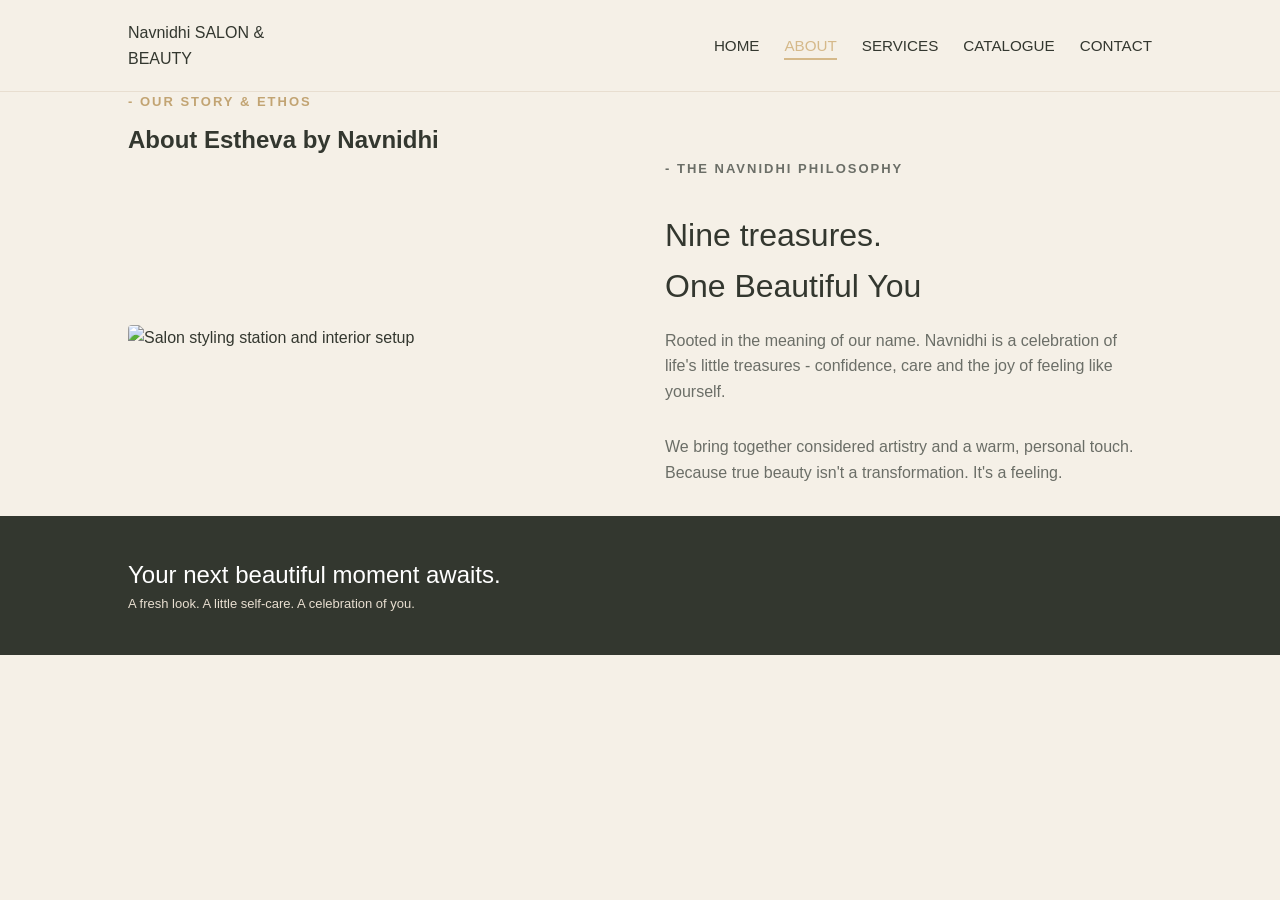
==== about.html @ 76ca2b75 "kproject" ====
<!DOCTYPE html>
<html lang="en">
<head>
    <meta charset="UTF-8">
    <meta name="viewport" content="width=device-width, initial-scale=1.0">
    <title>Navnidhi Salon</title>
    <link rel="stylesheet" href="Assets/CSS/style.css">
    <link rel="shortcut icon" href="Assets/images/favicon.png" type="image/x-icon">
</head>
<body>
    <header class="main-header">
        <div class="container nav-container">
            <div class="brand-logo">Navnidhi
                <span class="brand-subtitle">SALON & BEAUTY</span>
            </div>
            <nav>
                <ul class="nav-links">
                    <li><a href="index.html">HOME</a></li>
                    <li><a href="about.html" class="active">ABOUT</a></li>
                    <li><a href="service.html">SERVICES</a></li>
                    <li><a href="catalogue.html">CATALOGUE</a></li>
                    <li><a href="contact2.html">CONTACT</a></li>
                </ul>
            </nav>
        </div>
    </header>
    <main>
    <section class="section-header">
        <div class="container">
            <p class="subtitle">- OUR STORY & ETHOS</p>
            <h1>About Estheva by Navnidhi</h1>
        </div>
    </section>
    <section class="Philosophy">
        <div class="container philosophy-container">
            <div class="philosophy-img">
                <img src="images/salonimg6.PNG" alt="Salon styling station and interior setup">
            </div>
            <div class="philosophy-text">
                <p class="subtitle">- The Navnidhi Philosophy</p>
                <h2>Nine treasures.<br>One Beautiful You</h2>
                <p>Rooted in the meaning of our name. Navnidhi is a celebration of life's little treasures - confidence, care and the joy of feeling like yourself.</p>
                <p>We bring together considered artistry and a warm, personal touch. Because true beauty isn't a transformation. It's a feeling.</p>
            </div>
        </div>
    </section>
    </main>
    <footer class="footer-cta">
        <div class="container footer-cta-container">
            <div>
                <h2>Your next beautiful moment awaits.</h2>
                <p>A fresh look. A little self-care. A celebration of you.</p>
            </div>
        </div>
    </footer>
</body>
</html>
---- Assets/CSS/style.css ----
/* :root{
    --color-main-bg: #f5f0e7;
    --color-secondary-bg: #E8DED0;
    --color-accent-gold: #D5B98A;
    --color-accent-hover: #C2A473;
    --color-text-dark: #33372F;
    --color-text-muted: #6B6E67;
    --color-white: #FFFFFF;
    
}
*{
    margin: 0;
    padding: 0;
    box-sizing: border-box;
}
html{
    scroll-behavior: smooth;
} */
:root{
    --plum:#310c13;
    --wine:#641628;
    --cream:#fcf6ee;
    --blush:#f5e4d8;
    --gold:#d3a056;
    --gold-ink:#8a5a1e;
    --gold-grad:linear-gradient(120deg,#cf9856,#e8c27a 50%,#cc9150);
    --ink:#310c13;
    --muted:#7b5a5c;
    --on-dark:#e6d3c8;
    --serif:'Cormorant Garamond',Georgia,serif;
    --sans:'Jost',system-ui,sans-serif
}
*{
    margin:0;
    padding:0;
    box-sizing:border-box
}
html{scroll-behavior:smooth}
body{background:var(--cream);color:var(--ink);font:400 1rem/1.7 var(--sans)}
a{color:inherit}
img,video{max-width:100%;display:block}
body{
    background-color: #F5F0E7;
    color: #33372F;
    font-family: 'Segoe UI', Tahoma, Geneva, Verdana, sans-serif;
    line-height: 1.6;
}
/* fixed alignment */
.container{                
    width: 90%;
    max-width: 1200px;
    margin: 0 auto;
}
img{
    max-width: 100%;
    height: auto;
    display: block;
    border-radius: 4px;
}
.italic-text{
    font-style: italic;
    font-family: Georgia, 'Times New Roman', Times, serif;
    color: #D5B98A;
}
.subtitle{
    font-size: 15px;
    color: #6B6E67;
    letter-spacing: 2px;
    margin-bottom: 18px;
    font-weight: 600;
}
/* header & navigation */
.main-header{
    background-color: #F5F0E7;
    border-bottom: 1px solid #E8DED0;
    padding: 20px 0;
}
.nav-container{
    display: flex;
    justify-content: space-between;
    align-items: center;
}
.brand-logo{
            height: 100%;
            width: 15%;
}
.nav-links{
    display: flex;
    list-style: none;
    gap: 25px;
}
.nav-links a {
    text-decoration: none;
    color: #33372F;
    font-size: 0.95rem;
    font-weight: 500;
    transition: color 0.3s ease;
    /* padding-bottom: 4px; */
}
.nav-links a:hover, .nav-links a.active{
    color: #D5B98A;
    border-bottom: 2px solid #D5B98A;
    /* text-decoration: underline; */
    padding-bottom: 4px;
}
.btn-top{
    background-color: #33372F;
    color: #FFFFFF;
    padding: 10px 18px;
    text-decoration: none;
    font-size: 13px;
    border-radius: 4px;
}
/* Hero section */
.hero{
    padding: 60px 0;
}
.hero-container{
     display: flex;
    align-items: center;
    gap: 40px;
}
.hero-text{
    width: 50%;
}
.hero-text h1{
    font-size: 48px;
    color: #33372F;
    font-weight: normal;
    margin-bottom: 22px;
    line-height: 1.2;
    font-family: Georgia, 'Times New Roman', Times, serif;
    font-style: italic;
}
.hero-text .description{
    font-size: 17px;
    color: #6B6E67;
    margin-bottom: 35px;
    line-height: 1.6;
}
.hero-buttons {
    display: flex;
    gap: 15px;
}
.btn{
    display: inline-block;
    text-decoration: none;
    background-color: #D5B98A;
    color: #33372F;
    padding: 12px 24px;
    font-size: 14px;
    border-radius: 10px;
    font-weight: 600;
}
.btn:hover{
    background-color: #C2A473;
}
.btn-outline {
    display: inline-block;
    text-decoration: none;
    border: 1px solid #33372F;
    color: #33372F;
    padding: 12px 24px;
    font-size: 14px;
    border-radius: 4px;
}
.hero-image {
    width: 50%;
}
/* Expertise Section */
.expertise {
    padding: 80px 0;
    background-color: #F5F0E7;
}
.expertise h2 {
    font-family: Georgia, 'Times New Roman', Times, serif;
    font-size: 36px;
    color: #33372F;
    margin-top: 8px;
    line-height: 1.25;
    margin-bottom: 12px;
    font-weight: normal;
}
.expertise h2 .italic-text{
    font-family: Georgia, 'Times New Roman', Times, serif;
    font-style: italic;
    color: #33372F;
}
.services-grid{
    display: grid;
    grid-template-columns: repeat(4, 1fr);
    gap: 20px;
}
.services-card{
    background: #FFFFFF;
    padding: 15px;
    border-radius: 6px;
    border: 1px solid #E8DED0;
}
.services-card-img{
    height: 180px;
    width: 100%;
    object-fit: cover;
    margin-bottom: 15px;
}
.services-card h3{
    font-size: 22px;
    margin-bottom: 8px;
    font-family: Georgia, 'Times New Roman', Times, serif;
    font-weight: normal;
    color: #33372F;
    margin-top: 15px;
    margin-bottom: 10px;
}
.services-card p{
    font-size: 15px;
    color: #33372F;
    line-height: 1.5;
    margin-bottom: 15px;
}
.card-link{
    text-decoration: none;
    color: #33372F;
    font-size: 14px;
    font-weight: 600;
    letter-spacing: 0.5px;
    transition: color 0.3s ease;
}
.card-link:hover{
    color: #D5B98A;
}
/* Philosophy section */
.philosophy {
    padding: 60px 0;
}

.philosophy-container {
    display: flex;
    align-items: center;
    gap: 50px;
}

.philosophy-img, .philosophy-text {
    width: 50%;
}

.philosophy-text h2 {
    font-size: 32px;
    margin-bottom: 15px;
    font-weight: normal;
}

.philosophy-text p {
    color: #6B6E67;
    margin-bottom: 30px;
}

.stats-grid {
    display: flex;
    gap: 30px;
    border-top: 1px solid #E8DED0;
    padding-top: 20px;
}

.stat-item h3 {
    font-size: 26px;
    color: #33372F;
}

.stat-item p {
    font-size: 12px;
    margin-bottom: 0;
}
/* Footer */
.footer-cta {
    background-color: #33372F;
    color: #FFFFFF;
    padding: 40px 0;
}

.footer-cta-container {
    display: flex;
    justify-content: space-between;
    align-items: center;
}

.footer-cta h2 {
    color: #FFFFFF;
    font-weight: normal;
    font-size: 24px;
}

.footer-cta p {
    color: #E8DED0;
    font-size: 13px;
}
/* Responsive */
/* tablet screen (upto 1024px) */
@media screen and (max-width: 1024px) {
    .container {
        width: 92%;
    }

    .hero-container, 
    .philosophy-container {
        gap: 30px;
    }

    .hero-text h1 {
        font-size: 32px;
    }

    .services-grid {
        grid-template-columns: repeat(2, 1fr); /* 2 columns on tablets */
        gap: 20px;
    }
}
/* mobile phones (upto 768px) */
@media screen and (max-width: 768px) {
    .nav-container {
        flex-direction: column;
        gap: 15px;
        text-align: center;
    }

    .nav-links {
        gap: 15px;
        flex-wrap: wrap;
        justify-content: center;
    }

    .hero-container, 
    .philosophy-container, 
    .footer-cta-container {
        flex-direction: column; /* Stacks text and images vertically */
        text-align: center;
    }

    .hero-text, 
    .hero-image, 
    .philosophy-image, 
    .philosophy-text {
        width: 100%;
    }

    .hero-buttons {
        justify-content: center;
        flex-direction: column;
    }

    .services-grid {
        grid-template-columns: 1fr; /* Single column layout on phones */
    }

    .hero-text h1 {
        font-size: 28px;
    }
}
/* 3. SMALL MOBILE SCREENS (Up to 480px / 360px) */
@media screen and (max-width: 480px) {
    .btn, .btn-outline, .btn-top {
        width: 100%;
        text-align: center;
    }

    .brand-logo img {
        max-width: 180px;
    }
}
/* 4. LARGE DESKTOPS (1280px and wider) */
@media screen and (min-width: 1280px) {
    .container {
        width: 80%;
        max-width: 1200px;
    }
}
/* contact */
.head{
    text-align: center;
    padding: 50px 20px;
    background-color: #E8DED0;
    margin-bottom: 30px;
}
.head .subtitle{
    font-size: 13px;
    color: #6B6E67;
    letter-spacing: 2px;
    margin-bottom: 5px;
    margin-top: 0;
}
.head h1{
    font-family: Georgia, 'Times New Roman', serif;
    font-size: 48px;
    font-style: Italic;
    font-weight: normal;
    color: #C2A473;
    /* margin: 10px 0; */
    margin-top: 5px;
    margin-bottom: 12px;
    line-height: 1.1;
}
.head .description, .head p{
    font-size: 18px;
    color: #6B6E67;
    line-height: 1.6;
}
.details{
    width: 100%;
    max-width: 1200px;
    display: flex;
    justify-content: space-between;
    gap: 50px;
}
.appointment{
    width:40%;
    margin-left: 30px;
}
.detail{
    height: 100%;
    width: 100%;
    border: 1px solid black;
}
.subtitle{
    color: #C2A473;
    font-size: 13px;
    letter-spacing: 2px;
    text-transform: uppercase;
    margin-bottom: 8px;
}
.appointment h2, .contact h2{
    font-size: 35px;
    font-family: georgia, serif;
    color: #33372F;
    font-weight: normal;
    margin-bottom: 8px;
}
.form-notice{
    font-size: 14px;
    color: #6B6E67;
    margin-bottom: 20px;
}
.user-phone{
    display: flex;
    gap: 20px;
    margin-bottom: 18px;
}
 .user, .phone, .service, .message{
    margin-bottom: 18px;
}
.date-time{
    display: flex;
    gap: 20px;
    margin-bottom: 18px;
}
.user-phone .user,.user-phone .phone,.user-phone .date-field,.user-phone .time-field{
    width: 50%;
}
label{
    font-size: 13px;
    color: #33372F;
}
input, select, textarea{
    width: 100%;
    padding: 10px 14px;
    margin-top: 5px;
    border: 1px solid #D5B98A;
    border-radius: 4px;
    font-family: inherit;
    font-size: 14px;
    color: #33372F;
    box-sizing: border-box;
}
.button button{
    background-color: #C2A473;
    color: #FFFFFF;
    border: none;
    padding: 12px 24px;
    font-size: 14px;
    border-radius: 4px;
    cursor: pointer;
    margin-top: 10px;
    transition: background-color 0.3s ease;
}
.button button:hover{
    background-color: #D5B98A;
    color: #33372F;
}
.contact{
    width: 40%;
}
.subtitle{
    color: #C2A473;
    font-size: 13px;
    letter-spacing: 2px;
    text-transform: uppercase;
    margin-bottom: 8px;
}
.detail-card{
    padding: 20px 0;
    border-bottom: 1px solid #D5B98A;
}
.detail-card:last-of-type{
    border-bottom: none;
}
.detail-card h3{
    font-size: 20px;
    color: #33372F;
    margin-bottom: 6px;
    font-weight: normal;
}
.detail-card p{
    font-size: 14px;
    color: #6B6E67;
}
.map-card {
    background-color: #E8DED0;
    padding: 10px;
    height: 500px;
    width: 600px;
    text-align: center;
    border-radius: 6px;
    margin-top: 30px;
    display: flex;
    flex-direction: column;
    justify-content: center;
    align-items: center;
    text-align: center;
}
.map-card p{
    font-size: 14px;
    color: #33372F;
    margin-top: 8px;
    margin-bottom: 4px;
}
.map-card iframe{
    width: 100%; height: 100%;
}
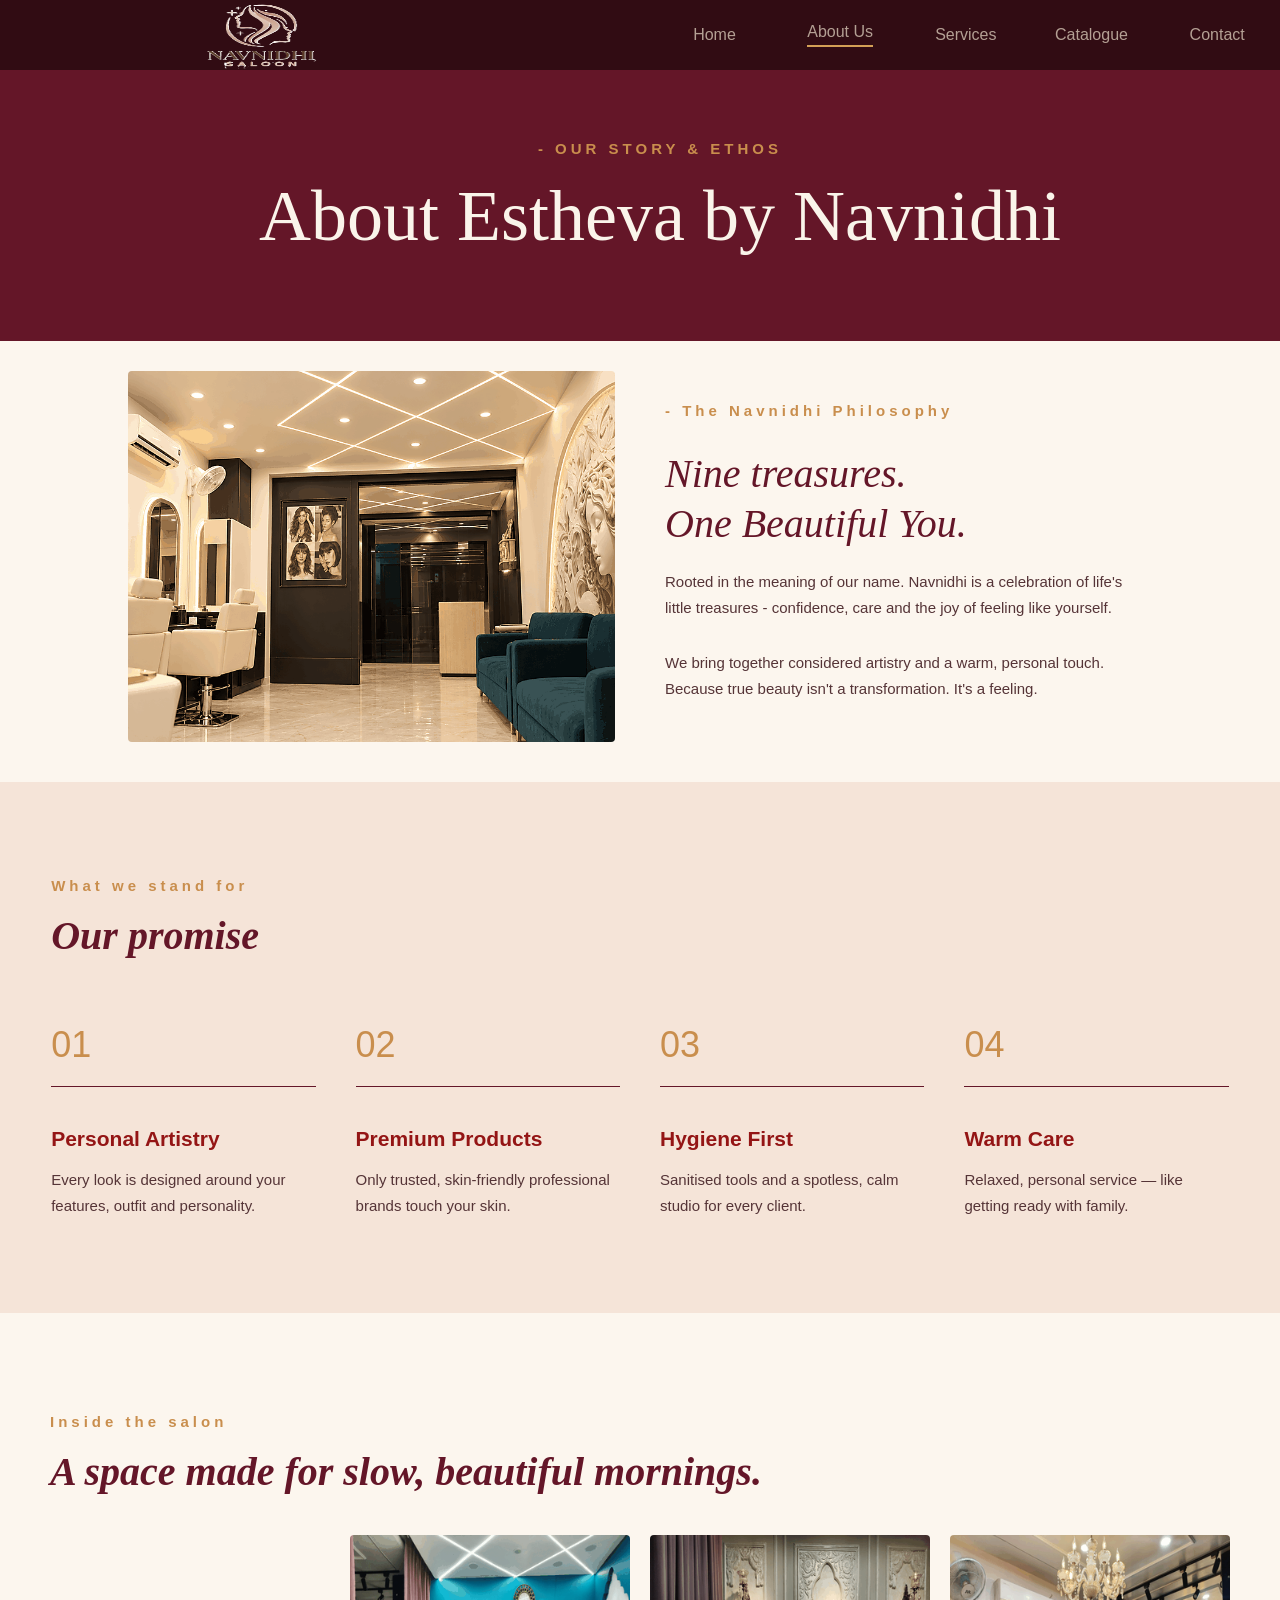
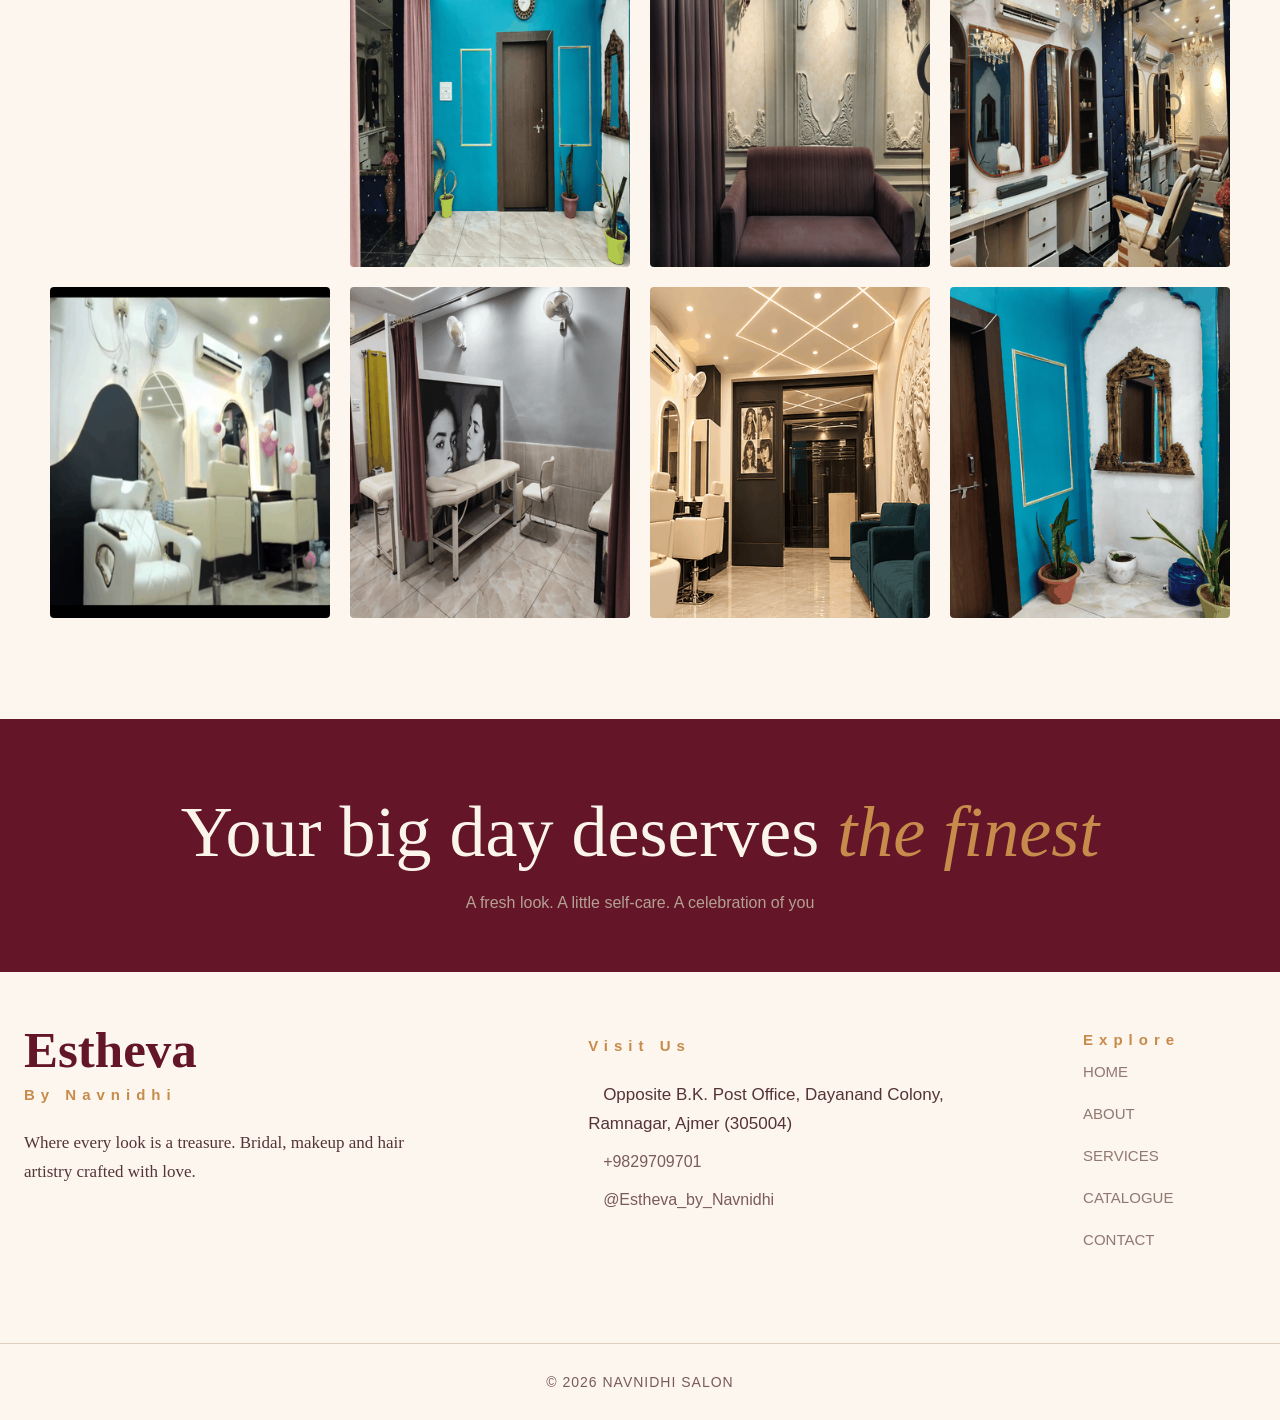
==== commit 06e41d3a: "fs" ====
--- a/about.html
+++ b/about.html
@@ -4,29 +4,31 @@
     <meta charset="UTF-8">
     <meta name="viewport" content="width=device-width, initial-scale=1.0">
     <title>Navnidhi Salon</title>
-    <link rel="stylesheet" href="Assets/CSS/style.css">
+    <!-- <link rel="stylesheet" href="Assets/CSS/style.css"> -->
+     <link rel="stylesheet" href="Assets/CSS/new.css">
+    <!-- <link rel="shortcut icon" href="Assets/images/favicon.png" type="image/x-icon">
+    <link rel="stylesheet" href="https://cdnjs.cloudflare.com/ajax/libs/font-awesome/7.3.1/css/all.min.css" integrity="sha512-..." crossorigin="anonymous" referrerpolicy="no-referrer" /> -->
+    <link rel="stylesheet" href="https://cdnjs.cloudflare.com/ajax/libs/font-awesome/7.3.1/css/all.min.css" referrerpolicy="no-referrer">
     <link rel="shortcut icon" href="Assets/images/favicon.png" type="image/x-icon">
 </head>
 <body>
-    <header class="main-header">
-        <div class="container nav-container">
-            <div class="brand-logo">Navnidhi
-                <span class="brand-subtitle">SALON & BEAUTY</span>
+    <div class="nav-con">
+            <div class="logo">
+                <img src="Assets/images/favicon.png" alt="Navnidhi Salon">
             </div>
-            <nav>
-                <ul class="nav-links">
-                    <li><a href="index.html">HOME</a></li>
-                    <li><a href="about.html" class="active">ABOUT</a></li>
-                    <li><a href="service.html">SERVICES</a></li>
-                    <li><a href="catalogue.html">CATALOGUE</a></li>
-                    <li><a href="contact2.html">CONTACT</a></li>
+            <nav id="nav1">
+                <ul>
+                    <li><a href="index.html" >Home</a></li>
+                    <li><a href="about.html" id="active">About Us</a></li>
+                    <li><a href="service.html" >Services</a></li>
+                    <li><a href="catalogue.html" >Catalogue</a></li>
+                    <li><a href="contact.html">Contact</a></li>
                 </ul>
             </nav>
         </div>
-    </header>
     <main>
     <section class="section-header">
-        <div class="container">
+        <div class="vision">
             <p class="subtitle">- OUR STORY & ETHOS</p>
             <h1>About Estheva by Navnidhi</h1>
         </div>
@@ -34,24 +36,128 @@
     <section class="Philosophy">
         <div class="container philosophy-container">
             <div class="philosophy-img">
-                <img src="images/salonimg6.PNG" alt="Salon styling station and interior setup">
+                <img src="Assets/images/navnidhi_about_section_800x610.png" alt="Salon styling station and interior setup">
             </div>
             <div class="philosophy-text">
                 <p class="subtitle">- The Navnidhi Philosophy</p>
-                <h2>Nine treasures.<br>One Beautiful You</h2>
-                <p>Rooted in the meaning of our name. Navnidhi is a celebration of life's little treasures - confidence, care and the joy of feeling like yourself.</p>
-                <p>We bring together considered artistry and a warm, personal touch. Because true beauty isn't a transformation. It's a feeling.</p>
+                <h2>Nine treasures.<br>One Beautiful You.</h2>
+                <p id="d">Rooted in the meaning of our name. Navnidhi is a celebration of life's little treasures - confidence, care and the joy of feeling like yourself.</p>
+                <p id="e">We bring together considered artistry and a warm, personal touch. Because true beauty isn't a transformation. It's a feeling.</p>
             </div>
         </div>
     </section>
     </main>
-    <footer class="footer-cta">
-        <div class="container footer-cta-container">
-            <div>
-                <h2>Your next beautiful moment awaits.</h2>
-                <p>A fresh look. A little self-care. A celebration of you.</p>
+    <div class="promise">
+        <div class="salon-promise">
+            <p>What we stand for</p>
+            <h2 class="italic-text">Our promise</h2>
+        </div>
+        <div class="promise-block">
+            <div class="pc artistry">
+                <div class="number">01</div>
+                <h3>Personal Artistry</h3>
+                <p>Every look is designed around your features, outfit and personality.</p>
+            </div>
+            <div class="pc product">
+                <div class="number">02</div>
+                <h3>Premium Products</h3>
+                <p>Only trusted, skin-friendly professional brands touch your skin.</p>
+            </div>
+            <div class="pc hygiene">
+                <div class="number">03</div>
+                <h3>Hygiene First</h3>
+                <p>Sanitised tools and a spotless, calm studio for every client.</p>
+            </div>
+            <div class="pc care">
+                <div class="number">04</div>
+                <h3>Warm Care</h3>
+                <p>Relaxed, personal service — like getting ready with family.</p>
             </div>
         </div>
-    </footer>
+    </div>
+    <section class="salon-gallery">
+        <div class="interior">
+            <p>Inside the salon</p>
+            <h2>A space made for slow, beautiful mornings.</h2>
+        </div>
+        <div class="gallery-con">
+            <div class="gallary-card">
+                <img src="Assets/images/interior-Copy_350x414_under300kb.png" alt="">
+                <p></p>
+            </div>
+            <div class="gallary-card">
+                <img src="Assets/images/interior2_350x414_under300kb.png" alt="">
+                <p></p>
+            </div>
+            <div class="gallary-card">
+                <img src="Assets/images/mk1_350x414_under300kb.png" alt="">
+                <p></p>
+            </div>
+            <div class="gallary-card">
+                <img src="Assets/images/mk3_350x414_under300kb.png" alt="">
+                <p></p>
+            </div>
+            <div class="gallary-card">
+                <img src="Assets/images/salon_350x414_under300kb.png" alt="">
+                <p></p>
+            </div>
+            <div class="gallary-card">
+                <img src="Assets/images/service-room1_350x414_under300kb.png" alt="">
+                <p></p>
+            </div>
+            <div class="gallary-card">
+                <img src="Assets/images/navnidhi_about_section_800x610_350x414_under300kb.png" alt="">
+                <p></p>
+            </div>
+            <div class="gallary-card">
+                <img src="Assets/images/interior1_350x414_under300kb.png" alt="">
+                <p></p>
+            </div>
+        </div>
+    </section>
+    <section class="banner">
+        <div class="content">
+            <h1> Your big day deserves
+            <em> the finest</em></h1>
+            <p>A fresh look. A little self-care. A celebration of you</p>
+        </div>
+     </section>
+     <footer>
+        <div class="foot-con">
+            <div class="salon">
+                <h2>Estheva</h2>
+                <strong>By Navnidhi</strong>
+                <p>Where every look is a treasure.
+                Bridal, makeup and hair artistry
+                crafted with love.</p>
+            </div>
+            <div class="foot-contact">
+                <div class="ad">
+                    <strong>Visit Us</strong>
+                    <p><i class="fa-solid fa-location-dot contact-icon" aria-hidden="true"></i>Opposite B.K. Post Office, Dayanand Colony, Ramnagar, 
+                            Ajmer (305004)</p>
+                </div>
+                <div class="tel">
+                    <i class="fa-regular fa-comment-dots contact-icon" aria-hidden="true"></i>
+                    <a href="tel:+9829709701">+9829709701</a>
+                </div>
+                <div class="insta">
+                    <i class="fa-brands fa-instagram contact-icon" aria-hidden="true"></i>
+                     <a href="https://www.instagram.com/estheva_by_navnidhi?dlrf=MTRibjFxZjZ2Z25veg==" aria-label="instagram">@Estheva_by_Navnidhi</a>
+                </div>
+            </div>
+            <div class="foot-nav">
+                <strong>Explore</strong>
+                <a href="index.html">HOME</a>
+                <a href="about.html">ABOUT</a>
+                <a href="service.html">SERVICES</a>
+                <a href="catalogue.html">CATALOGUE</a>
+                <a href="contact.html">CONTACT</a>
+            </div>
+        </div>
+        <div class="footer-bottom">
+            <p>© 2026 NAVNIDHI SALON</p>
+        </div>
+     </footer>
 </body>
 </html>
--- a/Assets/CSS/style.css
+++ b/Assets/CSS/style.css
@@ -1,72 +1,142 @@
-/* :root{
-    --color-main-bg: #f5f0e7;
-    --color-secondary-bg: #E8DED0;
-    --color-accent-gold: #D5B98A;
-    --color-accent-hover: #C2A473;
-    --color-text-dark: #33372F;
-    --color-text-muted: #6B6E67;
-    --color-white: #FFFFFF;
+
+/* homepage */
+:root{
+    --mainbgc:#fcf9f2;
+    --navbgc:#FEFCF7;
+    --mnavc:#786f61;
+    --hoverc:#D5B98A;
+    --hoveru:#D5B98A;
+    --hbgc:#f4ecdf;
+    --hborder:#dfd2bf;
+    --hp1:#302b1e;
+    --hp2:#b18b4d;
+    --h1:#302b1e;
+    --serif: "Playfair Display", Georgia, serif;
+    --sans: "DM Sans", Arial, sans-serif;
     
-}
+    }
 *{
-    margin: 0;
-    padding: 0;
-    box-sizing: border-box;
-}
+    box-sizing:border-box;
+ }
 html{
-    scroll-behavior: smooth;
-} */
-:root{
-    --plum:#310c13;
-    --wine:#641628;
-    --cream:#fcf6ee;
-    --blush:#f5e4d8;
-    --gold:#d3a056;
-    --gold-ink:#8a5a1e;
-    --gold-grad:linear-gradient(120deg,#cf9856,#e8c27a 50%,#cc9150);
-    --ink:#310c13;
-    --muted:#7b5a5c;
-    --on-dark:#e6d3c8;
-    --serif:'Cormorant Garamond',Georgia,serif;
-    --sans:'Jost',system-ui,sans-serif
-}
-*{
-    margin:0;
-    padding:0;
-    box-sizing:border-box
-}
-html{scroll-behavior:smooth}
-body{background:var(--cream);color:var(--ink);font:400 1rem/1.7 var(--sans)}
-a{color:inherit}
-img,video{max-width:100%;display:block}
+    scroll-behavior:smooth;
+}
 body{
-    background-color: #F5F0E7;
-    color: #33372F;
-    font-family: 'Segoe UI', Tahoma, Geneva, Verdana, sans-serif;
-    line-height: 1.6;
-}
-/* fixed alignment */
-.container{                
-    width: 90%;
-    max-width: 1200px;
-    margin: 0 auto;
-}
-img{
-    max-width: 100%;
-    height: auto;
-    display: block;
-    border-radius: 4px;
-}
-.italic-text{
-    font-style: italic;
-    font-family: Georgia, 'Times New Roman', Times, serif;
-    color: #D5B98A;
-}
-.subtitle{
+            margin:0;
+            background:#fcf9f2;
+            font-family:'DM Sans',sans-serif
+        }  
+        .nav-con{
+            background-color: #FEFCF7;
+            height:70px;
+            width: 100%;
+            display: flex;
+            align-items: center;   
+            gap:10%;
+        }
+        .logo{
+            margin: auto;
+            height: 100%;
+            width: 50%;
+            display: flex;
+            align-items: center;
+            justify-content: space-around; 
+        }
+        .logo img{
+            height: 100%;
+            width: 25%;
+
+        }
+        #nav1{
+            height: 100%;
+            width: 60%;
+            display: flex;
+            align-items: center;
+            justify-content: right;
+        }
+        ul{
+            height: 100%;
+            width: 100%;
+            display: flex;
+            align-items: center;
+        }
+        li{
+            height: 100%;
+            width: 100%;
+            display: flex;
+            align-items: center;
+            justify-content: center;
+            list-style-type: none;
+        }
+        #nav1 a{
+            color:#786f61 ;
+            text-decoration: none;
+            font-family: sans-serif;
+            font-size: 100 clamp(1.5rem, 6vw, 4.5rem);
+            align-items: center;
+        }
+        #nav1 a:hover,#active{
+            color: #D5B98A;
+            border-bottom: 2px solid #D5B98A;
+            padding-bottom: 4px;
+        }
+        header{
+            background-color:#f4ecdf;
+            padding:56px 20px 36px;
+            text-align:center;
+            border:1px solid #dfd2bf;
+        }
+        .head{
+            text-transform:capitalize;    
+            letter-spacing:.24em;        
+            font-size:.80rem;
+            font-weight:700;
+        }
+        header p{
+            color: #302b1e;
+            max-width:620px;
+            color:#b18b4d;
+            margin:0 auto;
+            line-height:1.7;
+        }
+        h1{
+            font:500 clamp(2.5rem,7vw,4.5rem) 'Playfair Display',serif;
+            margin:12px 0 8px;
+            color: #302b1e;
+        }
+        .container{
+            width: 90%;
+            max-width: 1200px;
+            margin: 0 auto;   
+        }
+        img{
+            max-width: 100%;
+            height: auto;
+            display: block;
+            border-radius: 4px;
+        }
+        .italic-text{
+            font-style: italic;
+            font-family: Georgia, 'Times New Roman', Times, serif;
+            color: #D5B98A;
+        }
+        .vision{                
+            width: 100%;
+            padding: 50px 10px 50px;
+            /* margin-top: 50px; */
+            background-color:var(--hborder);
+        }
+        .vision p,.vision h1{
+            margin-left: 40px;
+        }
+        
+        
+        .subtitle{
     font-size: 15px;
     color: #6B6E67;
-    letter-spacing: 2px;
+    letter-spacing: 4px;
     margin-bottom: 18px;
+    margin-top: 20px;
     font-weight: 600;
 }
 /* header & navigation */
@@ -75,34 +145,7 @@
     border-bottom: 1px solid #E8DED0;
     padding: 20px 0;
 }
-.nav-container{
-    display: flex;
-    justify-content: space-between;
-    align-items: center;
-}
-.brand-logo{
-            height: 100%;
-            width: 15%;
-}
-.nav-links{
-    display: flex;
-    list-style: none;
-    gap: 25px;
-}
-.nav-links a {
-    text-decoration: none;
-    color: #33372F;
-    font-size: 0.95rem;
-    font-weight: 500;
-    transition: color 0.3s ease;
-    /* padding-bottom: 4px; */
-}
-.nav-links a:hover, .nav-links a.active{
-    color: #D5B98A;
-    border-bottom: 2px solid #D5B98A;
-    /* text-decoration: underline; */
-    padding-bottom: 4px;
-}
+
 .btn-top{
     background-color: #33372F;
     color: #FFFFFF;
@@ -111,20 +154,66 @@
     font-size: 13px;
     border-radius: 4px;
 }
-/* Hero section */
+/* Hero section*/
+.hero-art img,.hero-art video{
+    max-width:100%;
+    display:block}
+/* .hero-art{
+    flex: 1 1 50%;
+    min-width:0;
+    position:relative;
+    padding-left:2rem}
+    */
+.frame{
+    width: 100%;
+    border:1px solid #941515;
+    border-radius:999px 999px 0 0;
+    overflow: hidden;
+    padding:0.9rem}
+.frame video{
+    display: block;
+    width:100%;
+    aspect-ratio:3/4;
+    object-fit:cover;
+    border-radius:999px 999px 0 0;
+    background:#1a0509}
+.inset{
+    position:absolute;
+    left:0;
+    bottom:-2rem;
+    width:34%;
+    aspect-ratio:3/4;
+    object-fit:cover;
+    border:3px solid #80602e;
+    box-shadow:0 12px 30px rgba(0,0,0,.45)} 
 .hero{
-    padding: 60px 0;
+    padding: 30px 0;
+    background-color:#E8DED0;
 }
 .hero-container{
-     display: flex;
+    display: flex;
+    flex-direction: row;
     align-items: center;
-    gap: 40px;
+    justify-content: space-between;
+    gap: 10px;
+    max-width: 1200px;
+    width: 90%;
+    margin: 0 auto;
 }
 .hero-text{
+    min-width:0;
+    flex: 1 1 50% auto;
     width: 50%;
+    /* border: 1px solid black ; */
+}
+.hero-art{
+    flex: 1 1 50%;
+    min-width:0;
+    position: relative;
+    padding-left: 0;
 }
 .hero-text h1{
-    font-size: 48px;
+    font-size: 50px;
     color: #33372F;
     font-weight: normal;
     margin-bottom: 22px;
@@ -142,7 +231,7 @@
     display: flex;
     gap: 15px;
 }
-.btn{
+.btn,.salon-story a{
     display: inline-block;
     text-decoration: none;
     background-color: #D5B98A;
@@ -163,9 +252,6 @@
     padding: 12px 24px;
     font-size: 14px;
     border-radius: 4px;
-}
-.hero-image {
-    width: 50%;
 }
 /* Expertise Section */
 .expertise {
@@ -242,17 +328,34 @@
 
 .philosophy-img, .philosophy-text {
     width: 50%;
-}
-
+    margin-top: 30px;
+    /* border: 1px solid black; */
+}
+/* .philosophy-img {
+        flex: none;
+        width: 100%;
+        max-width: 100%;
+        height: auto;
+        aspect-ratio: 4 / 3;
+} */
+.philosophy-img img{
+    width: 100%;
+    height: 100%;
+    object-fit: cover;
+    display: block;
+    border-radius: 4px;
+    /* margin-top: 60px; */
+}
 .philosophy-text h2 {
     font-size: 32px;
     margin-bottom: 15px;
     font-weight: normal;
-}
-
+    padding: 20px 0px 0px 0px;
+}
 .philosophy-text p {
     color: #6B6E67;
     margin-bottom: 30px;
+    margin-top: 40px;
 }
 
 .stats-grid {
@@ -261,39 +364,90 @@
     border-top: 1px solid #E8DED0;
     padding-top: 20px;
 }
-
+.promise{
+    padding: 75px 4% 95px;
+    background-color: #dfd2bf;
+    margin-top: 40px;
+}
+.salon-promise{
+    margin-bottom: 50px;
+}
+.salon-promise p{
+    font-size: 15px;
+    font-weight: 700;
+    letter-spacing: 4px;
+    margin-bottom: 15px;
+    color:var(--hp2);
+}
+.promise h2{
+    font-family:var(--serif);
+    font-size: 48px;
+    font-weight: 500;
+    margin: 0%;
+    color: #500303;
+    padding: 0%;
+}
+.promise-block{
+    display: grid;
+    gap: 40px;
+    grid-template-columns: repeat(4,minmax(0,1fr));
+}
+.pc{
+    padding-top: 35px;
+    border-top: 1px solid #500303;
+}
+.number{
+    color:var(--hp2);
+    font-family: var(--serif);
+    font-size: 36px;
+    margin-bottom: 16px;
+}
+.promise-block h3{
+    font-family: var(--serif);
+    font-size: 21px;
+    font-weight: 600;
+    margin-bottom: 16px;
+    color: #941515;
+}
+.promise-block p,#d{
+    font-size: 15px;
+    line-height: 1.7;
+    color:#302b1e;
+}
+.salon-gallery{
+    padding: 80px 50px 7.5%;
+    width: 100%;
+}
 .stat-item h3 {
     font-size: 26px;
     color: #33372F;
 }
-
+.interior p{
+    font-size: 15px;
+    letter-spacing: 2.5px;
+    font-weight: 600;
+    margin-bottom: 22px;
+    font-family: var(--sans);
+}
+.interior h2{
+    font-family: var(--serif);
+    font-size: clamp(28px,3.2vw,44px);
+    font-weight: 400;
+    line-height: 1.3;
+    margin-bottom: 40px;
+}
+.gallery-con{
+    /* border: 1px solid red; */
+    display: grid;
+    grid-template-columns: repeat(4,minmax(0,1fr));
+    gap: 20px;
+    width: 100%;
+}
 .stat-item p {
     font-size: 12px;
     margin-bottom: 0;
 }
-/* Footer */
-.footer-cta {
-    background-color: #33372F;
-    color: #FFFFFF;
-    padding: 40px 0;
-}
-
-.footer-cta-container {
-    display: flex;
-    justify-content: space-between;
-    align-items: center;
-}
-
-.footer-cta h2 {
-    color: #FFFFFF;
-    font-weight: normal;
-    font-size: 24px;
-}
-
-.footer-cta p {
-    color: #E8DED0;
-    font-size: 13px;
-}
+
 /* Responsive */
 /* tablet screen (upto 1024px) */
 @media screen and (max-width: 1024px) {
@@ -374,80 +528,206 @@
         max-width: 1200px;
     }
 }
-/* contact */
-.head{
-    text-align: center;
-    padding: 50px 20px;
-    background-color: #E8DED0;
+.story{
+    background-color: var(--hbgc);
+    padding: 6% 40px 60px 40px;
+    margin-bottom: 50px;
+    display: flex;
+    gap: 50px;
+    justify-content: center;
+}
+.image{
+    width: 50%;
+    display: flex;
+    gap: 25px;
+}
+.salon-story{
+    padding-top: 90px;
+}
+.salon-story p{
+    font-family: var(--sans);
+    font-size:12px;
+    margin-top: 20px;
+}
+.image1{
     margin-bottom: 30px;
 }
-.head .subtitle{
-    font-size: 13px;
-    color: #6B6E67;
-    letter-spacing: 2px;
-    margin-bottom: 5px;
-    margin-top: 0;
-}
-.head h1{
-    font-family: Georgia, 'Times New Roman', serif;
-    font-size: 48px;
-    font-style: Italic;
-    font-weight: normal;
-    color: #C2A473;
-    /* margin: 10px 0; */
-    margin-top: 5px;
-    margin-bottom: 12px;
-    line-height: 1.1;
-}
-.head .description, .head p{
-    font-size: 18px;
-    color: #6B6E67;
-    line-height: 1.6;
-}
-.details{
-    width: 100%;
-    max-width: 1200px;
-    display: flex;
-    justify-content: space-between;
-    gap: 50px;
-}
-.appointment{
-    width:40%;
-    margin-left: 30px;
-}
-.detail{
-    height: 100%;
-    width: 100%;
-    border: 1px solid black;
-}
-.subtitle{
-    color: #C2A473;
-    font-size: 13px;
-    letter-spacing: 2px;
-    text-transform: uppercase;
-    margin-bottom: 8px;
-}
-.appointment h2, .contact h2{
-    font-size: 35px;
-    font-family: georgia, serif;
-    color: #33372F;
-    font-weight: normal;
-    margin-bottom: 8px;
-}
-.form-notice{
-    font-size: 14px;
-    color: #6B6E67;
-    margin-bottom: 20px;
-}
+.image2{
+    margin-top: 30px;
+}
+/* services page */
+#nav2{
+            position:sticky;
+            top:0;
+            z-index:10;;
+            padding:30px;
+            display:flex;
+            gap:12px;
+            justify-content:center;
+            border-bottom: 1px solid#dfd2bf;
+            flex-wrap:wrap;
+            background-color: #FEFCF7;
+        }
+        #nav2 a{
+            color:#80602e ;
+            text-decoration:none;
+            font-size:.85rem;
+            font-weight:700;
+            padding:9px 25px;
+            font-family: sans-serif;
+        }
+        #nav2 a:hover{
+            font-size: 15px;
+            border-radius: 10px;
+            background-color:#dfd2bf ;
+        }
+        .list p{
+            text-align: center;
+            margin-top: 30px;
+        }
+        img{
+            width: 100%;
+            background-size: cover;
+        }
+        .list { width: 100%;}
+        .menu{
+            padding: 15px;
+            width: 80%;
+            background-color:#fcf9f2 ;
+            margin: auto;
+        }        
+        .list-box {
+            background-color: #fcf9f2; 
+            padding: 15px; 
+            display: flex; 
+            justify-content: space-between;}
+
+        .list-box .items{ 
+            width: 48%; 
+            padding: 10px; 
+            background-color:rgb(248, 239, 228);
+            border-radius: 30px;}
+        .items-title { 
+            font-weight: bold; 
+            color: rgb(128, 4, 4); 
+            padding: 10px;
+            font-size:20px; 
+            font-family: sans-serif;
+        }
+        .item-box { padding: 10px;}
+        .item-table { width: 100%; border: none;}
+        .item-table tr td {border-bottom: 1px solid #941515; padding: 10px;}
+        .item-table tr td:nth-child(2) {text-align: right;}
+        .bottom-text { padding: 10px 0 10px 0; font-size: 80%;}
+        fieldset { border: none; border-top: 1px solid #941515;
+        }
+        fieldset legend,#m {
+            font-family: 'Cormorant Garamond', serif; 
+            font-size: 38px;
+            font-style: italic;
+            color:#500303;
+        }
+/* catalogue page */
+.box{
+            width: 90%;
+            height:auto;
+            /* border: 1px solid black; */
+            display: grid;
+            grid-template-columns: repeat(3, minmax(0,1fr));
+            gap: 20px;
+            padding: 0 20px 30px;
+            margin: 0 auto;
+        }
+        .card{
+            border-radius: 20px;
+            height: 530px;
+            width: 90%;
+            background-color:#eee2d0;
+            /* border: 1px solid blue; */
+        }
+        .b{
+            height: 85%;
+            width: 100%;
+            background-size: cover;
+            background-position: center;
+            background-repeat: no-repeat;
+        }
+        #explore{
+            font-family: 'Cormorant Garamond', serif;
+            font-size: 38px;
+            font-style: italic;
+            color:#500303;
+            margin:20px 20px 30px 50px;
+            padding: 0%;
+        }
+        .sub h3 {
+            font-family: 'Cormorant Garamond', serif;
+            font-size: 20px;
+            font-weight:bold;
+            line-height: 1.5;
+            color: rgb(128, 4, 4);
+            margin-left:15px;
+            margin-top: 0%;
+        }
+        .sub p {
+            font-family: 'Inter', sans-serif;
+            font-size: 15px;
+            font-weight: 300;
+            color:#b18b4d;
+            /* pad: 10px 10px 10px 10px; */
+            margin-top: 10px;
+            margin-left: 18px;
+        }        
+/* contact page */
+        .contact{
+            display: flex;
+            justify-content: center;
+            height:112vh;
+            width: 100%;
+            align-items: center;
+        }
+        .details,.form{
+            width: 40%;
+            height: 100%;
+            /* border: 1px solid black; */
+            margin: auto;
+            margin-top: 2%;
+        }
+
+        .form h2,.details h2{
+            font-size: 35px;
+            font-family: georgia, serif;
+            color: #33372F;
+            font-weight: normal;
+            margin-bottom: 8px;
+        }
+        #one,#u{
+            color: #C2A473;
+            font-size: 13px;
+            letter-spacing: 2px;
+            text-transform: uppercase;
+            margin-bottom: 8px;
+        }
+        #two{
+            font-size: 14px;
+            color: #6B6E67;
+            margin-bottom: 20px;
+        }
+        
 .user-phone{
+    /* border: 1px solid black; */
     display: flex;
     gap: 20px;
     margin-bottom: 18px;
 }
  .user, .phone, .service, .message{
     margin-bottom: 18px;
+    /* border: 1px solid black; */
+    margin-top: 30px;
 }
 .date-time{
+    /* border: 1px solid black; */
+    margin-top: 30px;
     display: flex;
     gap: 20px;
     margin-bottom: 18px;
@@ -456,27 +736,27 @@
     width: 50%;
 }
 label{
-    font-size: 13px;
+    font-size: 15px;
     color: #33372F;
 }
 input, select, textarea{
     width: 100%;
     padding: 10px 14px;
-    margin-top: 5px;
+    margin-top: 10px;
     border: 1px solid #D5B98A;
     border-radius: 4px;
     font-family: inherit;
-    font-size: 14px;
+    font-size: 15px;
     color: #33372F;
     box-sizing: border-box;
 }
-.button button{
+.button button,.salon-story button{
     background-color: #C2A473;
     color: #FFFFFF;
     border: none;
-    padding: 12px 24px;
+    padding: 15px 25px;
     font-size: 14px;
-    border-radius: 4px;
+    border-radius: 8px;
     cursor: pointer;
     margin-top: 10px;
     transition: background-color 0.3s ease;
@@ -485,41 +765,33 @@
     background-color: #D5B98A;
     color: #33372F;
 }
-.contact{
-    width: 40%;
-}
-.subtitle{
-    color: #C2A473;
-    font-size: 13px;
-    letter-spacing: 2px;
-    text-transform: uppercase;
-    margin-bottom: 8px;
-}
+
 .detail-card{
-    padding: 20px 0;
+    padding: 15px 0;
     border-bottom: 1px solid #D5B98A;
 }
 .detail-card:last-of-type{
     border-bottom: none;
 }
 .detail-card h3{
-    font-size: 20px;
-    color: #33372F;
+    font-size: 25px;
+    color:#500303;
     margin-bottom: 6px;
     font-weight: normal;
 }
 .detail-card p{
-    font-size: 14px;
-    color: #6B6E67;
+    font-size: 17px;
+    color:#302b1e;
+    margin-top: 10px;
 }
 .map-card {
     background-color: #E8DED0;
     padding: 10px;
-    height: 500px;
+    height: 400px;
     width: 600px;
     text-align: center;
     border-radius: 6px;
-    margin-top: 30px;
+    margin-top:25px;
     display: flex;
     flex-direction: column;
     justify-content: center;
@@ -529,9 +801,218 @@
 .map-card p{
     font-size: 14px;
     color: #33372F;
-    margin-top: 8px;
+    margin-top: 5px;
     margin-bottom: 4px;
 }
 .map-card iframe{
     width: 100%; height: 100%;
 }
+pre{
+    font-size: 13px;
+    font-family: var(--sans);
+}
+
+/* Google Fonts */
+@import url('https://fonts.googleapis.com/css2?family=DM+Sans:wght@400;500;600&family=Playfair+Display:ital,wght@0,400;0,500;1,400&display=swap');
+
+/* Colour Palette */
+:root {
+    --burgundy: #641629;
+    --dark-burgundy: #350b12;
+    --gold: #c99545;
+    --ivory: #f9f3e9;
+    --muted-text: #c5b3ac;
+}
+
+/* Remove Default Spacing */
+* {
+    margin: 0;
+    padding: 0;
+    box-sizing: border-box;
+}
+
+body {
+    font-family: 'DM Sans', sans-serif;
+}
+
+/* Bridal Banner */
+.bridal-banner {
+    background-color: var(--burgundy);
+    color: var(--ivory);
+    min-height: 475px;
+    display: flex;
+    justify-content: flex-end;
+    align-items: center;
+    padding: 70px 4%;
+}
+
+.bridal-content {
+    width: 100%;
+    text-align: center;
+}
+
+.bridal-content h2 {
+    font-family: 'Playfair Display', serif;
+    font-size: clamp(32px, 4.5vw, 64px);
+    font-weight: 400;
+    line-height: 1.3;
+    margin-bottom: 26px;
+}
+
+.bridal-content h2 em {
+    color: #d6ad60;
+    font-weight: 400;
+}
+
+.bridal-content p {
+    font-size: 18px;
+    color: #d4bfc0;
+    margin-bottom: 52px;
+}
+
+.bridal-btn {
+    display: inline-block;
+    background: linear-gradient(
+        110deg,
+        #c58a42,
+        #e1b46c,
+        #c58a42
+    );
+    color: #260d0d;
+    text-decoration: none;
+    text-transform: uppercase;
+    letter-spacing: 4px;
+    font-size: 14px;
+    font-weight: 600;
+    padding: 22px 40px;
+    transition: 0.3s ease;
+}
+
+.bridal-btn:hover {
+    background: var(--ivory);
+    color: var(--dark-burgundy);
+}
+.foot-con {
+    max-width: 1410px;
+    margin: auto;
+    padding: 50px 24px 85px;
+    display: grid;
+    grid-template-columns: 1.4fr 1.2fr 0.5fr;
+    gap: 80px;
+    /* width: 100%; */
+}
+.salon {
+    display: inline-flex;
+    flex-direction: column;
+    font-family: 'Playfair Display', serif;
+    font-size: 34px;
+    line-height: 1.1;
+    color: var(--ivory);
+    text-decoration: none;
+}
+
+strong {
+    font-family: 'DM Sans', sans-serif;
+    color: var(--gold);
+    font-size: 11px;
+    letter-spacing: 6px;
+    margin-top: 9px;
+}
+
+.foot-con p {
+    max-width: 410px;
+    margin-top: 26px;
+    color: var(--muted-text);
+    font-size: 17px;
+    line-height: 1.7;
+ }
+.tel a,.insta a {
+    color: var(--muted-text);
+    text-decoration: none;
+    transition: color 0.3s;
+    margin-top: 80px;
+}
+.foot-contact a:hover,
+.foot-nav a:hover {
+    color: var(--gold);
+}
+.foot-nav {
+    display: flex;
+    flex-direction: column;
+    align-items: flex-start;
+}
+.foot-nav a {
+    color: var(--muted-text);
+    text-decoration: none;
+    font-size: 15px;
+    margin: 15px 0px 10px 0px;
+    /* margin-bottom: 18px; */
+    transition: color 0.3s;
+}
+.footer-bottom {
+    border-top: 1px solid rgba(0, 0, 0, 0.07);
+    min-height: 77px;
+    display: flex;
+    align-items: center;
+    justify-content: center;
+    padding: 20px;
+}
+
+.footer-bottom p {
+    color: #8f7474;
+    font-size: 14px;
+    letter-spacing: 1px;
+    text-align: center;
+}
+.ad,.tel,.insta{
+    margin-top: 15px;
+}
+.content{
+    margin-top: 5px;
+    padding: 60px;
+    text-align: center;
+    background-color:#8f7474;
+}
+.content em{
+    color:var(--hbgc);
+}
+.content p{
+    margin-top: 20px;
+}
+.slide{
+    margin-top:80px;
+}
+marquee{
+    font-family: var(--serif);
+    font-size: 20px;
+    
+}
+marquee p{
+    gap: 20px;
+}
+.description{
+    padding-bottom: 15px;
+}
+.whatsapp,.insta {
+    margin: 20px 0px 10px 0px;
+}
+.insta2 a,.whatsapp a{
+    font-size: 17px;
+    color: #302b1e;
+    font-family:var(--sans);
+    text-decoration: none;
+}
+.contact-icon{
+    margin-right: 15px;
+    color: #b18b4d;
+}
+.button button a{
+    color: white;
+    text-decoration: none;
+}
+.salon-story a{
+    margin-top: 20px;
+}
+h4{
+    color:#641629;
+}
--- a/Assets/CSS/new.css
+++ b/Assets/CSS/new.css
@@ -0,0 +1,1089 @@
+:root {
+  /* Main brand colors */
+  --color-maroon: #310C13;
+  --color-burgundy: #641628;
+  --color-gold: #D3A056;
+
+  /* Backgrounds */
+  --color-cream: #FCF6EE;
+  --color-beige: #F5E4D8;
+  --color-form-bg: #FFFBF6;
+  --color-navbar: #4F2F33;
+
+  /* Text */
+  --color-text-dark: #310C13;
+  --color-text-muted: #7B5A5C;
+  --color-text-light: #F6E9D5;
+  --color-text-ivory: #FAF4EA;
+  --color-text-on-dark: #B4A094;
+  --color-text-subtle: #917872;
+  --color-text-button: #310C13;
+
+  /* Borders and details */
+  --color-input-border: #DFCDBD;
+  --color-border-on-dark: #553437;
+  --color-icon-bg: #F5E4D8;
+
+  /* Gold button gradient */
+  --color-gold-start: #C78B4B;
+  --color-gold-middle: #EAC77E;
+  --color-gold-end: #C98E4D;
+
+  --gradient-gold: linear-gradient(
+    90deg,
+    var(--color-gold-start) 0%,
+    var(--color-gold-middle) 50%,
+    var(--color-gold-end) 100%
+  );
+
+  /* Approximate transparent effects */
+  --color-hero-overlay: rgba(49, 12, 19, 0.75);
+  --color-shadow: rgba(100, 22, 40, 0.20);
+}
+*{
+    box-sizing:border-box;
+ }
+html{
+    scroll-behavior:smooth;
+}
+body{
+    margin:0;
+    background:var(--color-cream);
+    font-family:'DM Sans',sans-serif
+}
+/* header & navigation   */
+.nav-con{
+    background-color:var(--color-maroon);
+    height:70px;
+    width: 100%;
+    display: flex;
+    align-items: center;   
+    gap:10%;
+}
+        .logo{
+            margin: auto;
+            height: 100%;
+            width: 50%;
+            display: flex;
+            align-items: center;
+            justify-content: space-around; 
+        }
+        .logo img{
+            height: 100%;
+            width: 25%;
+        }
+        #nav1{
+            height: 100%;
+            width: 60%;
+            display: flex;
+            align-items: center;
+            justify-content: right;
+        }
+        ul{
+            height: 100%;
+            width: 100%;
+            display: flex;
+            align-items: center;
+        }
+        li{
+            height: 100%;
+            width: 100%;
+            display: flex;
+            align-items: center;
+            justify-content: center;
+            list-style-type: none;
+        }
+        #nav1 a{
+            color:var(--color-text-on-dark) ;
+            text-decoration: none;
+            font-family: sans-serif;
+            font-size: 100 clamp(1.5rem, 6vw, 4.5rem);
+            align-items: center;
+        }
+        #nav1 a:hover,#active{
+            color:var(--color-gold);
+            border-bottom: 2px solid var(--color-gold);
+            padding-bottom: 4px;
+        }
+        header{
+            background-color:var(--burgundy);
+            padding:60px 20px 40px;
+            text-align:center;
+            border:1px solid var(--color-border-on-dark) ;
+        }
+        .head{
+            text-transform:capitalize;    
+            letter-spacing:.24em;        
+            font-size:.80rem;
+            font-weight:700;
+        }
+        .head p, header p{
+            max-width:620px;
+            margin:0 auto;
+            line-height:1.7;
+        }
+        .head p{
+            color:var(--color-gold-middle);
+        }
+        header p{
+            color:var(--color-text-on-dark);
+        }
+        h1{
+            font:500 clamp(2.5rem,7vw,4.5rem) 'Playfair Display',serif;
+            margin:12px 0 8px;
+            color:var(--color-text-ivory);
+        }
+        .container{
+            width: 90%;
+            max-width: 1200px;
+            margin: 0 auto;   
+        }
+        img{
+            max-width: 100%;
+            height: auto;
+            display: block;
+            border-radius: 4px;
+        }
+        .italic-text,.content em{
+            font-style: italic;
+            font-family: Georgia, 'Times New Roman', Times, serif;
+            color: var(--color-gold-start);
+        }
+        .vision{                
+            width: 100%;
+            padding: 50px 10px 75px;
+            /* margin-top: 50px; */
+            background-color:var(--color-burgundy);
+        }
+        .vision p,.vision h1{
+            margin-left: 40px;
+            text-align: center;
+        }        
+        .subtitle,.salon-promise p,.interior p{
+    font-size: 15px;
+    color:var(--color-gold-end);
+    letter-spacing: 4px;
+    margin-bottom: 18px;
+    margin-top: 20px;
+    font-weight: 600;
+}
+/* Hero section*/
+.hero-art img,.hero-art video{
+    max-width:100%;
+    display:block}
+.frame{
+    width: 100%;
+    border:3px solid var(--color-gold-start);
+    border-radius:999px 999px 0 0;
+    overflow: hidden;
+    padding:0.9rem}
+.frame video{
+    display: block;
+    width:100%;
+    aspect-ratio:3/4;
+    object-fit:cover;
+    border-radius:999px 999px 0 0;
+    background:black;}
+.inset{
+    position:absolute;
+    left:0;
+    bottom:-2rem;
+    width:34%;
+    aspect-ratio:3/4;
+    object-fit:cover;
+    border:1px solid var(--color-gold-start);
+    box-shadow:0 12px 30px rgba(0,0,0,.45)} 
+.hero{
+    padding: 30px 0;
+    background-color:var(--color-burgundy);
+}
+.hero-container{
+    display: flex;
+    flex-direction: row;
+    align-items: center;
+    justify-content: space-between;
+    gap: 10px;
+    max-width: 1200px;
+    width: 90%;
+    margin: 0 auto;
+}
+.hero-text{
+    min-width:0;
+    flex: 1 1 50% auto;
+    width: 50%;
+}
+.hero-art{
+    flex: 1 1 50%;
+    min-width:0;
+    position: relative;
+    padding-left: 0;
+}
+.hero-text h1{
+    font-size: 50px;
+    color:var(--color-text-ivory);
+    font-weight: normal;
+    margin-bottom: 22px;
+    line-height: 1.2;
+    font-family: Georgia, 'Times New Roman', Times, serif;
+    font-style: italic;
+}
+.hero-text .description{
+    font-size: 17px;
+    color:var(--color-text-on-dark);
+    margin-bottom: 40px;
+    line-height: 1.6;
+}
+.hero-buttons {
+    display: flex;
+    gap: 15px;
+}
+.btn,.salon-story a{
+    display: inline-block;
+    text-decoration: none;
+    background-color:var(--color-gold-end);
+    color:var(--color-cream);
+    padding: 12px 24px;
+    font-size: 14px;
+    border-radius: 10px;
+    font-weight: 600;
+}
+.btn:hover,.salon-story a:hover{
+    background-color:var(--color-gold-middle);
+}
+/* Expertise Section */
+.expertise {
+    padding: 80px 0;
+    background-color: #F5F0E7;
+}
+.expertise h2,.philosophy-text h2 {
+    font-family:var(--serif);
+    font-size: 40px;
+    color:var(--color-text-button);
+    margin-top: 8px;
+    line-height: 1.25;
+    margin-bottom: 12px;
+    font-weight: normal;
+}
+.expertise h2 .italic-text,#m,.philosophy-text h2,.salon-promise h2,.interior h2{
+    font-family: Georgia, 'Times New Roman', Times, serif;
+    font-style: italic;
+    color:var(--color-burgundy);
+    font-size: 40px;
+}
+.services-grid{
+    display: grid;
+    grid-template-columns: repeat(4, 1fr);
+    gap: 20px;
+}
+.services-card{
+    background:#FFFFFF;
+    padding: 15px;
+    border-radius: 6px;
+    border: 1px solid #E8DED0;
+}
+.services-card-img{
+    height: 180px;
+    width: 100%;
+    object-fit: cover;
+    margin-bottom: 15px;
+}
+.services-card h3{
+    font-size: 22px;
+    margin-bottom: 8px;
+    font-family: Georgia, 'Times New Roman', Times, serif;
+    font-weight: normal;
+    color:var(--color-maroon);
+    margin-top: 15px;
+    margin-bottom: 10px;
+}
+.services-card p{
+    font-size: 15px;
+    color:var(--color-navbar);
+    line-height: 1.5;
+    margin-bottom: 15px;
+}
+.card-link{
+    text-decoration: none;
+    color:var(--color-text-button);
+    font-size: 14px;
+    font-weight: 600;
+    letter-spacing: 0.5px;
+    transition: color 0.3s ease;
+}
+.card-link:hover{
+    color:var(--color-gold-middle);
+}
+/* Philosophy section */
+.philosophy {
+    padding: 60px 0;
+}
+
+.philosophy-container {
+    display: flex;
+    align-items: center;
+    gap: 50px;
+}
+
+.philosophy-img, .philosophy-text {
+    width: 50%;
+    margin-top: 30px;
+}
+.philosophy-img img{
+    width: 100%;
+    height: 100%;
+    object-fit: cover;
+    display: block;
+    border-radius: 4px;
+    /* margin-top: 60px; */
+ }/*
+.philosophy-text h2 {
+    font-size: 32px;
+    margin-bottom: 15px;
+    font-weight: normal;
+    padding: 20px 0px 0px 0px;
+}*/
+.philosophy-text p {
+    /* color:var(--color-text-muted); */
+    margin-bottom: 30px;
+    margin-top: 20px;
+} 
+
+.stats-grid {
+    display: flex;
+    gap: 30px;
+    border-top: 1px solid #E8DED0;
+    padding-top: 20px;
+}
+.promise{
+    padding: 75px 4% 95px;
+    background-color:var(--color-icon-bg);
+    margin-top: 40px;
+}
+.salon-promise{
+    margin-bottom: 50px;
+}
+/* .salon-promise p{
+    font-size: 15px;
+    font-weight: 700;
+    letter-spacing: 4px;
+    margin-bottom: 15px;
+    color:var(--color-gold);
+} */
+/* .promise h2{
+    font-family:var(--serif);
+    font-size: 48px;
+    font-weight: 500;
+    margin: 0%;
+    color: #500303;
+    padding: 0%;
+} */
+.promise-block{
+    display: grid;
+    gap: 40px;
+    grid-template-columns: repeat(4,minmax(0,1fr));
+}
+.pc{
+    padding-top: 15px;
+    /* border-top: 1px solid #500303; */
+}
+.number{
+    color:var(--color-gold-end);
+    font-family: var(--serif);
+    font-size: 36px;
+    margin-bottom: 40px;
+    padding-bottom: 20px;
+    border-bottom:1px solid var(--burgundy);
+}
+.promise-block h3{
+    font-family: var(--serif);
+    font-size: 21px;
+    font-weight: 600;
+    margin-bottom: 16px;
+    color: #941515;
+}
+.promise-block p,#d,#e{
+    font-size: 15px;
+    line-height: 1.7;
+    color:var(--color-border-on-dark);
+}
+.salon-gallery{
+    padding: 80px 50px 7.5%;
+    width: 100%;
+}
+.stat-item h3 {
+    font-size: 26px;
+    color: #33372F;
+}
+/* .interior p{
+    font-size: 15px;
+    letter-spacing: 2.5px;
+    font-weight: 600;
+    margin-bottom: 22px;
+    font-family: var(--sans);
+}
+.interior h2{
+    font-family: var(--serif);
+    font-size: clamp(28px,3.2vw,44px);
+    font-weight: 400;
+    line-height: 1.3;
+    margin-bottom: 40px;
+} */
+ .interior h2{
+    margin-bottom: 40px;
+ }
+.gallery-con{
+    /* border: 1px solid red; */
+    display: grid;
+    grid-template-columns: repeat(4,minmax(0,1fr));
+    gap: 20px;
+    width: 100%;
+}
+.stat-item p {
+    font-size: 12px;
+    margin-bottom: 0;
+}
+
+/* Responsive */
+/* tablet screen (upto 1024px) */
+@media screen and (max-width: 1024px) {
+    .container {
+        width: 92%;
+    }
+    .hero-container, 
+    .philosophy-container {
+        gap: 30px;
+    }
+    .hero-text h1 {
+        font-size: 32px;
+    }
+    .services-grid {
+        grid-template-columns: repeat(2, 1fr); /* 2 columns on tablets */
+        gap: 20px;
+    }
+}
+/* mobile phones (upto 768px) */
+@media screen and (max-width: 768px) {
+    .nav-container {
+        flex-direction: column;
+        gap: 15px;
+        text-align: center;
+    }
+    .nav-links {
+        gap: 15px;
+        flex-wrap: wrap;
+        justify-content: center;
+    }
+    .hero-container, 
+    .philosophy-container, 
+    .footer-cta-container {
+        flex-direction: column; /* Stacks text and images vertically */
+        text-align: center;
+    }
+    .hero-text, 
+    .hero-image, 
+    .philosophy-image, 
+    .philosophy-text {
+        width: 100%;
+    }
+    .hero-buttons {
+        justify-content: center;
+        flex-direction: column;
+    }
+    .services-grid {
+        grid-template-columns: 1fr; /* Single column layout on phones */
+    }
+    .hero-text h1 {
+        font-size: 28px;
+    }
+}
+/* 3. SMALL MOBILE SCREENS (Up to 480px / 360px) */
+@media screen and (max-width: 480px) {
+    .btn, .btn-outline, .btn-top {
+        width: 100%;
+        text-align: center;
+    }
+    .brand-logo img {
+        max-width: 180px;
+    }
+}
+/* 4. LARGE DESKTOPS (1280px and wider) */
+@media screen and (min-width: 1280px) {
+    .container {
+        width: 80%;
+        max-width: 1200px;
+    }
+}
+.story{
+    background-color: var(--hbgc);
+    padding: 6% 40px 60px 40px;
+    margin-bottom: 50px;
+    display: flex;
+    gap: 50px;
+    justify-content: center;
+}
+.image{
+    width: 50%;
+    display: flex;
+    gap: 25px;
+}
+.salon-story{
+    padding-top: 90px;
+}
+.salon-story p{
+    font-family: var(--sans);
+    font-size:12px;
+    margin-top: 20px;
+    color: var();
+}
+.image1{
+    margin-bottom: 30px;
+}
+.image2{
+    margin-top: 30px;
+}
+/* services page */
+#nav2{
+            position:sticky;
+            top:0;
+            z-index:10;;
+            padding:30px;
+            display:flex;
+            gap:12px;
+            justify-content:center;
+            border-bottom: 1px solid#dfd2bf;
+            flex-wrap:wrap;
+            background-color: #FEFCF7;
+        }
+        #nav2 a{
+            color:#80602e ;
+            text-decoration:none;
+            font-size:.85rem;
+            font-weight:700;
+            padding:9px 25px;
+            font-family: sans-serif;
+        }
+        #nav2 a:hover{
+            font-size: 15px;
+            border-radius: 10px;
+            background-color:#dfd2bf ;
+        }
+        .list p{
+            text-align: center;
+            margin-top: 30px;
+        }
+        img{
+            width: 100%;
+            background-size: cover;
+        }
+        .list { width: 100%;}
+        .menu{
+            padding: 15px;
+            width: 80%;
+            /* background-color:#fcf9f2 ; */
+            margin: auto;
+        }        
+        .list-box {
+            /* background-color: #fcf9f2;  */
+            padding: 15px; 
+            display: flex; 
+            justify-content: space-between;}
+
+        .list-box .items{ 
+            width: 48%; 
+            padding: 10px; 
+            background-color:rgb(248, 239, 228);
+            border-radius: 30px;}
+        .items-title { 
+            font-weight: bold; 
+            color: rgb(128, 4, 4); 
+            padding: 10px;
+            font-size:20px; 
+            font-family: sans-serif;
+        }
+        .item-box { padding: 10px;}
+        .item-table { width: 100%; border: none;}
+        .item-table tr td {border-bottom: 1px solid #941515; padding: 10px;}
+        .item-table tr td:nth-child(2) {text-align: right;}
+        .bottom-text { padding: 10px 0 10px 0; font-size: 80%;}
+        fieldset { border: none; border-top: 1px solid #941515;
+        }
+        fieldset legend {
+            font-family: 'Cormorant Garamond', serif; 
+            font-size: 38px;
+            font-style: italic;
+            color:var(--burgundy);
+        }
+/* catalogue page */
+.box{
+            width: 90%;
+            height:auto;
+            /* border: 1px solid black; */
+            display: grid;
+            grid-template-columns: repeat(3, minmax(0,1fr));
+            gap: 20px;
+            padding: 0 20px 30px;
+            margin: 0 auto;
+        }
+        .card{
+            border-radius: 20px;
+            height: 530px;
+            width: 90%;
+            background-color:var(--color-icon-bg);
+            /* border: 1px solid blue; */
+        }
+        .b{
+            height: 85%;
+            width: 100%;
+            background-size: cover;
+            background-position: center;
+            background-repeat: no-repeat;
+        }
+        #explore{
+            font-family:var(--serif);
+            font-size: 38px;
+            font-style: italic;
+            color:#500303;
+            margin:20px 20px 30px 50px;
+            padding: 0%;
+        }
+        .sub h3 {
+            font-family: 'Cormorant Garamond', serif;
+            font-size: 20px;
+            font-weight:bold;
+            line-height: 1.5;
+            color: rgb(128, 4, 4);
+            margin-left:15px;
+            margin-top: 0%;
+        }
+        .sub p {
+            font-family:var(--sans);
+            font-size: 15px;
+            font-weight: 300;
+            color:var(--color-gold);
+            /* pad: 10px 10px 10px 10px; */
+            margin-top: 10px;
+            margin-left: 18px;
+        }        
+/* contact page */
+        .contact{
+            display: flex;
+            justify-content: center;
+            align-items: center;
+            width: 100%;
+            align-items: center;
+        }
+        .details,.form{
+            width: 45%;
+            height: 100%;
+            /* border: 1px solid black; */
+            margin: auto;
+            margin-top:3%;
+            padding: 30px 15px 40px 25px;
+        }
+        .form h2,.details h2{
+            font-size: 37px;
+            font-family: georgia, serif;
+            color:var(--color-burgundy);
+            font-weight: normal;
+            margin-bottom: 8px;
+        }
+        .one,#u{
+            color:var(--color-gold-end);
+            font-size: 14px;
+            letter-spacing: 2px;
+            text-transform: uppercase;
+            margin-bottom: 8px;
+        }
+        .two{
+            font-size: 14px;
+            color:var(--color-text-button);
+            margin-bottom: 20px;
+        }
+        
+.user-phone{
+    /* border: 1px solid black; */
+    display: flex;
+    gap: 20px;
+    margin-bottom: 18px;
+}
+ .user, .phone, .service, .message{
+    margin-bottom: 18px;
+    /* border: 1px solid black; */
+    margin-top: 30px;
+}
+.date-time{
+    /* border: 1px solid black; */
+    margin-top: 30px;
+    display: flex;
+    gap: 20px;
+    margin-bottom: 18px;
+}
+.user-phone .user,.user-phone .phone,.user-phone .date-field,.user-phone .time-field{
+    width: 50%;
+}
+label{
+    font-size: 17px;
+    color:var(--color-text-button);
+}
+input, select, textarea{
+    width: 100%;
+    padding: 10px 14px;
+    margin-top: 10px;
+    border: 1px solid #D5B98A;
+    border-radius: 4px;
+    font-family: inherit;
+    font-size: 15px;
+    color: #33372F;
+    box-sizing: border-box;
+}
+.button>.submit,.salon-story button{
+    background-color:var(--color-gold);
+    color: #FFFFFF;
+    border: none;
+    padding: 15px 25px;
+    font-size: 14px;
+    border-radius: 8px;
+    cursor: pointer;
+    margin-top: 10px;
+    transition: background-color 0.3s ease;
+}
+.button:hover{
+    background-color: #D5B98A;
+    color: #33372F;
+}
+
+.detail-card{
+    padding: 15px 0;
+    border-bottom: 1px solid #D5B98A;
+}
+.detail-card:last-of-type{
+    border-bottom: none;
+}
+.detail-card h3{
+    font-size: 25px;
+    color:#500303;
+    margin-bottom: 6px;
+    font-weight: normal;
+}
+.detail-card p{
+    font-size: 17px;
+    color:#302b1e;
+    margin-top: 10px;
+}
+.map-card {
+    background-color: #E8DED0;
+    padding: 10px;
+    height: 400px;
+    width: 600px;
+    text-align: center;
+    border-radius: 6px;
+    margin-top:25px;
+    display: flex;
+    flex-direction: column;
+    justify-content: center;
+    align-items: center;
+    text-align: center;
+}
+.map-card p{
+    font-size: 14px;
+    color: #33372F;
+    margin-top: 5px;
+    margin-bottom: 4px;
+}
+.map-card iframe{
+    width: 100%; height: 100%;
+}
+pre{
+    font-size: 13px;
+    font-family: var(--sans);
+}
+
+/* Google Fonts */
+@import url('https://fonts.googleapis.com/css2?family=DM+Sans:wght@400;500;600&family=Playfair+Display:ital,wght@0,400;0,500;1,400&display=swap');
+
+/* Colour Palette */
+:root {
+    --burgundy: #641629;
+    --dark-burgundy: #350b12;
+    --gold: #c99545;
+    --ivory: #f9f3e9;
+    --muted-text: #c5b3ac;
+}
+
+/* Remove Default Spacing */
+* {
+    margin: 0;
+    padding: 0;
+    box-sizing: border-box;
+}
+
+body {
+    font-family: 'DM Sans', sans-serif;
+}
+
+/* Bridal Banner */
+.bridal-banner {
+    background-color: var(--burgundy);
+    color: var(--ivory);
+    min-height: 475px;
+    display: flex;
+    justify-content: flex-end;
+    align-items: center;
+    padding: 70px 4%;
+}
+
+.bridal-content {
+    width: 100%;
+    text-align: center;
+}
+
+.bridal-content h2 {
+    font-family: 'Playfair Display', serif;
+    font-size: clamp(32px, 4.5vw, 64px);
+    font-weight: 400;
+    line-height: 1.3;
+    margin-bottom: 26px;
+}
+
+.bridal-content h2 em {
+    color: #d6ad60;
+    font-weight: 400;
+}
+
+.bridal-content p {
+    font-size: 18px;
+    color: #d4bfc0;
+    margin-bottom: 52px;
+}
+
+.bridal-btn {
+    display: inline-block;
+    background: linear-gradient(
+        110deg,
+        #c58a42,
+        #e1b46c,
+        #c58a42
+    );
+    color: #260d0d;
+    text-decoration: none;
+    text-transform: uppercase;
+    letter-spacing: 4px;
+    font-size: 14px;
+    font-weight: 600;
+    padding: 22px 40px;
+    transition: 0.3s ease;
+}
+
+.bridal-btn:hover {
+    background: var(--ivory);
+    color: var(--dark-burgundy);
+}
+.foot-con {
+    max-width: 1410px;
+    margin: auto;
+    padding: 50px 24px 85px;
+    display: grid;
+    grid-template-columns: 1.4fr 1.2fr 0.5fr;
+    gap: 80px;
+    /* width: 100%; */
+}
+.salon {
+    display: inline-flex;
+    flex-direction: column;
+    font-family: 'Playfair Display', serif;
+    font-size: 34px;
+    line-height: 1.1;
+    /* color: var(--ivory); */
+    text-decoration: none;
+}
+
+strong {
+    font-family: 'DM Sans', sans-serif;
+    color: var(--color-gold-start);
+    font-size: 15px;
+    letter-spacing: 6px;
+    margin-top: 9px;
+}
+
+.foot-con p {
+    max-width: 410px;
+    margin-top: 26px;
+    color: var(--color-border-on-dark);
+    font-size: 17px;
+    line-height: 1.7;
+ }
+.tel a,.insta a {
+    color: var(--color-text-muted);
+    text-decoration: none;
+    transition: color 0.3s;
+    margin-top: 80px;
+}
+.foot-contact a:hover,
+.foot-nav a:hover {
+    color: var(--color-gold-middle);
+}
+.foot-nav {
+    display: flex;
+    flex-direction: column;
+    align-items: flex-start;
+}
+.foot-nav a {
+    color: var(--color-text-subtle);
+    text-decoration: none;
+    font-size: 15px;
+    margin: 15px 0px 10px 0px;
+    /* margin-bottom: 18px; */
+    transition: color 0.3s;
+}
+.footer-bottom {
+    border-top: 1px solid var(--color-input-border);
+    min-height: 77px;
+    display: flex;
+    align-items: center;
+    justify-content: center;
+    padding: 20px;
+}
+
+.footer-bottom p {
+    color:var(--color-text-muted);
+    font-size: 14px;
+    letter-spacing: 1px;
+    text-align: center;
+}
+.ad,.tel,.insta{
+    margin-top: 15px;
+}
+.content{
+    margin-top: 5px;
+    padding: 60px;
+    text-align: center;
+    background-color:var(--color-burgundy);
+}
+.content p{
+    color: var(--color-text-on-dark);
+    margin-top: 20px;
+}
+.hero .slide{
+    margin-top:80px;
+    overflow: hidden;
+    white-space: nowrap;
+    width: 100%;
+}
+.slide .slide-show{
+    font-family: var(--serif);
+    font-size: 20px;
+    border-top: 1px solid var(--color-gold-end);
+    padding-top: 18px;
+    display: inline-block;
+    animation: scroll1 40s infinite linear;
+}
+.slide-show p{
+    gap: 20px;
+    color: var(--color-gold-middle);
+}
+@keyframes scroll1{
+    0%{
+        transform: translatex(100%);
+    }
+    100%{
+        transform: translate(-100%);
+    }
+}
+.description{
+    padding-bottom: 20px;
+}
+.whatsapp,.insta {
+    margin: 20px 0px 10px 0px;
+}
+.insta2 a,.whatsapp a{
+    font-size: 17px;
+    color: #302b1e;
+    font-family:var(--sans);
+    text-decoration: none;
+}
+.contact-icon{
+    margin-right: 15px;
+    color: #b18b4d;
+}
+.button>.submit a{
+    color: white;
+    text-decoration: none;
+}
+.salon-story a{
+    margin-top: 20px;
+}
+.salon h2{
+    color:#641629;
+}
+.form{
+    background-color:var(--color-form-bg);
+}
+@media screen and (max-width: 1024px) {
+  .nav-con { gap: 2%; }
+  .logo { width: 30%; }
+  .logo img { width: auto; max-width: 100%; object-fit: contain; }
+  #nav1 { width: 68%; }
+  .promise-block, .gallery-con { grid-template-columns: repeat(2, minmax(0, 1fr)); }
+  .box { width: 95%; grid-template-columns: repeat(2, minmax(0, 1fr)); }
+  .card { width: 100%; }
+  .menu { width: 95%; }
+  .map-card { width: 100%; }
+  .foot-con { gap: 35px; }
+}
+@media screen and (max-width: 768px) {
+  .nav-con { height: auto; flex-direction: column; gap: 0; padding: 8px 12px 12px; }
+  .logo { width: 100%; height: 65px; justify-content: center; }
+  .logo img { width: auto; height: 100%; max-width: 100%; object-fit: contain; }
+  #nav1 { width: 100%; height: auto; justify-content: center; }
+  #nav1 ul { height: auto; flex-wrap: wrap; justify-content: center; gap: 5px 16px; }
+  #nav1 li { width: auto; height: auto; }
+  #nav1 a { display: inline-block; padding: 8px 0; font-size: 14px; }
+  #nav1 a:hover, #nav1 #active { padding-bottom: 6px; }
+  header { padding: 40px 18px 30px; }
+  .hero-container, .philosophy-container, .story, .contact { flex-direction: column; }
+  .hero-text, .hero-art, .philosophy-img, .philosophy-text, .image, .salon-story, .form, .details { width: 100%; }
+  .hero-art { max-width: 440px; margin: 0 auto 30px; }
+  .hero-text { flex: auto; }
+  .philosophy-container { gap: 15px; }
+  .philosophy-img, .philosophy-text { margin-top: 10px; }
+  .story { gap: 20px; padding: 45px 5%; }
+  .image { justify-content: center; }
+  .image1, .image2 { flex: 1; min-width: 0; }
+  .salon-story { padding-top: 0; }
+  .vision p, .vision h1 { margin-left: 0; }
+  .vision { padding: 40px 20px; }
+  .promise { padding: 50px 5%; }
+  .salon-gallery { padding: 50px 5%; }
+  .menu { width: 100%; padding: 10px; }
+  #nav2 { position: static; padding: 12px; gap: 4px; }
+  #nav2 a { padding: 8px 10px; }
+  .contact { align-items: stretch; padding: 20px 5%; }
+  .form, .details { margin: 0; padding: 25px 15px; }
+  .map-card { width: 100%; max-width: 100%; height: 320px; }
+  .foot-con { grid-template-columns: 1fr 1fr; gap: 25px; padding: 40px 5%; }
+  .content { padding: 45px 20px; }
+  .box { padding: 0 10px 30px; }
+  #explore { margin: 20px 5%; }
+}
+@media screen and (max-width: 480px) {
+  .hero-text h1 { font-size: 28px; }
+  .expertise h2, .expertise h2 .italic-text, #m, .philosophy-text h2, .salon-promise h2, .interior h2 { font-size: 30px; }
+  .expertise { padding: 50px 0; }
+  .promise-block, .gallery-con { grid-template-columns: 1fr; gap: 20px; }
+  .box { grid-template-columns: 1fr; max-width: 420px; }
+  .card { height: 460px; }
+  .list-box { flex-direction: column; gap: 15px; padding: 10px 0; }
+  .list-box .items { width: 100%; min-width: 0; }
+  fieldset { min-width: 0; padding: 0; }
+  fieldset legend { font-size: 30px; }
+  .item-box { padding: 5px; }
+  .item-table tr td { padding: 8px 4px; overflow-wrap: anywhere; }
+  .user-phone, .date-time { flex-direction: column; gap: 0; }
+  .user-phone .user, .user-phone .phone, .date-field, .time-field { width: 100%; }
+  .date-field, .time-field { margin-bottom: 15px; }
+  .button button { width: 100%; }
+  .foot-con { grid-template-columns: 1fr; }
+  .stats-grid { flex-wrap: wrap; }
+  .bridal-banner { min-height: 0; padding: 50px 5%; }
+  .bridal-btn { padding: 16px 20px; letter-spacing: 2px; }
+}
